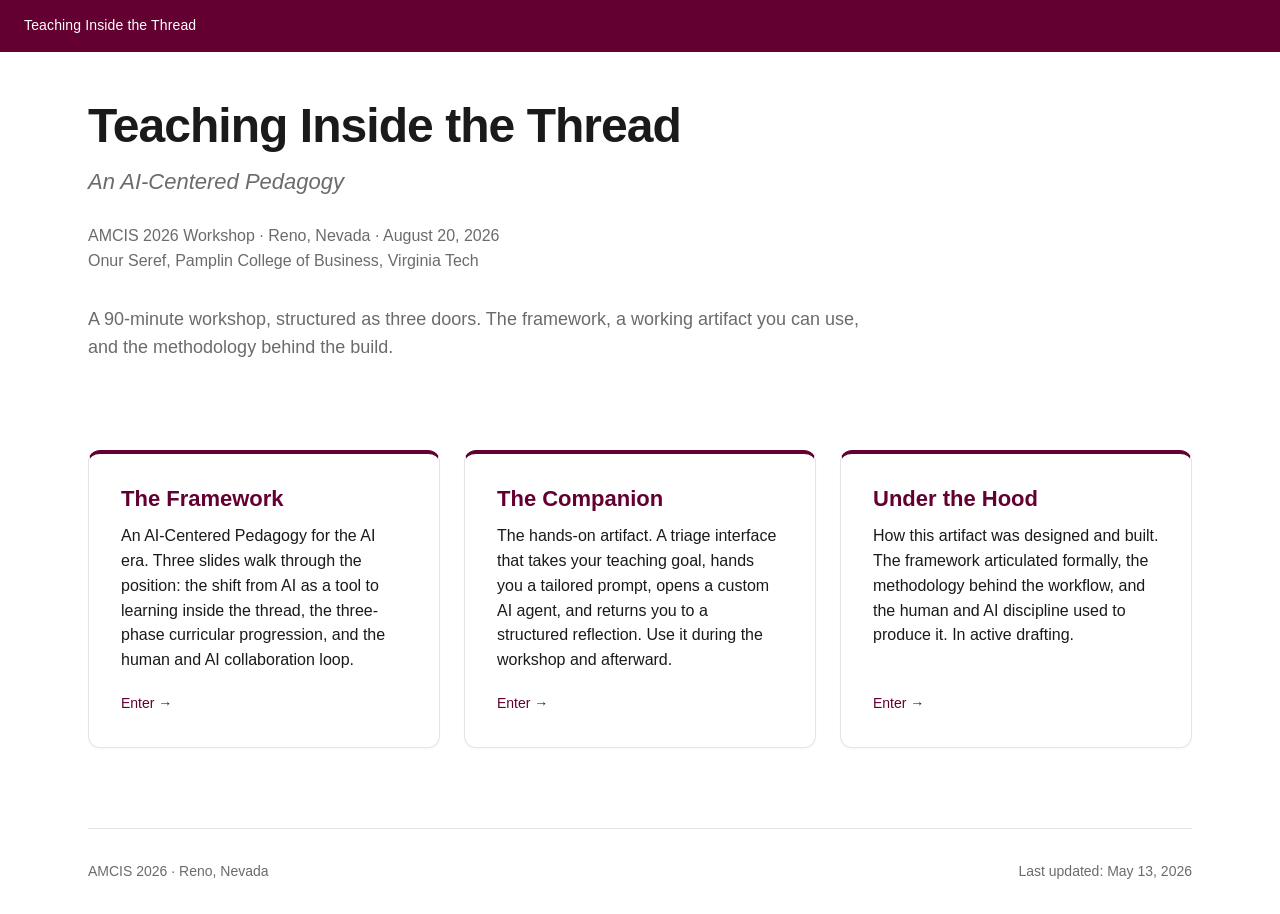
==== index.html @ 5b750ccd "HANDOFF_01 + width patch: hub + 3 spokes, Companion working; rename SPEC file" ====
<!DOCTYPE html>
<html lang="en">
<head>
  <meta charset="UTF-8">
  <meta name="viewport" content="width=device-width, initial-scale=1.0">
  <title>Teaching Inside the Thread · AMCIS 2026 Workshop</title>
  <meta name="description" content="AMCIS 2026 Workshop on an AI-Centered Pedagogy. Onur Seref, Pamplin College of Business, Virginia Tech.">
  <link rel="stylesheet" href="assets/shared.css">
  <style>
    /* Homepage-specific tweaks */
    .hero-section {
      padding-top: var(--space-12);
    }
    .doors-intro {
      margin-top: var(--space-8);
      color: var(--fg-muted);
      font-size: var(--fs-lg);
      max-width: 50rem;
    }
    .footer-inner {
      display: flex;
      flex-wrap: wrap;
      justify-content: space-between;
      gap: var(--space-4);
    }
  </style>
</head>
<body>
  <header class="page-header">
    <div class="page-header__title">Teaching Inside the Thread</div>
    <!-- This is home; no Home link. -->
    <span aria-hidden="true"></span>
  </header>

  <main class="container">
    <section class="hero hero-section">
      <h1 class="hero__title">Teaching Inside the Thread</h1>
      <p class="hero__subtitle">An AI-Centered Pedagogy</p>
      <p class="hero__byline">
        AMCIS 2026 Workshop &middot; Reno, Nevada &middot; August 20, 2026<br>
        Onur Seref, Pamplin College of Business, Virginia Tech
      </p>
      <p class="doors-intro">
        A 90-minute workshop, structured as three doors. The framework, a working artifact you can use, and the methodology behind the build.
      </p>
    </section>

    <section class="doors" aria-label="Workshop sections">
      <a class="door" href="framework/">
        <h2 class="door__title">The Framework</h2>
        <p class="door__desc">
          An AI-Centered Pedagogy for the AI era. Three slides walk through the position: the shift from AI as a tool to learning inside the thread, the three-phase curricular progression, and the human and AI collaboration loop.
        </p>
        <span class="door__cta">Enter</span>
      </a>

      <a class="door" href="companion/">
        <h2 class="door__title">The Companion</h2>
        <p class="door__desc">
          The hands-on artifact. A triage interface that takes your teaching goal, hands you a tailored prompt, opens a custom AI agent, and returns you to a structured reflection. Use it during the workshop and afterward.
        </p>
        <span class="door__cta">Enter</span>
      </a>

      <a class="door" href="under-the-hood/">
        <h2 class="door__title">Under the Hood</h2>
        <p class="door__desc">
          How this artifact was designed and built. The framework articulated formally, the methodology behind the workflow, and the human and AI discipline used to produce it. In active drafting.
        </p>
        <span class="door__cta">Enter</span>
      </a>
    </section>

    <footer class="site-footer">
      <div class="footer-inner">
        <div>AMCIS 2026 &middot; Reno, Nevada</div>
        <div>Last updated: May 13, 2026</div>
      </div>
    </footer>
  </main>
</body>
</html>
---- assets/shared.css ----
/* AMCIS 2026 Workshop — shared design system
   Used by all four pages: hub + 3 spokes.
   Page-specific styles live inside each HTML file. */

:root {
  /* Color tokens */
  --accent: #630031;          /* Virginia Tech maroon */
  --accent-deep: #4a0024;     /* hover / pressed */
  --accent-soft: #f5e8ee;     /* very light maroon tint */
  --bg: #ffffff;
  --bg-soft: #fafaf9;
  --fg: #1a1a1a;
  --fg-muted: #6b6b6b;
  --fg-faint: #9a9a9a;
  --border: #e5e5e5;
  --border-strong: #d4d4d4;
  --success: #16a34a;
  --warning: #d97706;

  /* Block accent palette (Companion-specific) */
  --block-r0: #2563eb;   /* Session opener — blue */
  --block-s:  #16a34a;   /* Prompt block — green */
  --block-m:  #9333ea;   /* Multi-turn — purple */
  --block-r:  #d97706;   /* Reflection — amber */
  --block-q:  #0d9488;   /* Selection — teal */
  --block-o:  #ea580c;   /* Ordering — orange */
  --block-x:  #c026d3;   /* Exploration — magenta */

  /* Typography */
  --font-sans: -apple-system, BlinkMacSystemFont, "Segoe UI", Roboto, "Helvetica Neue", Arial, sans-serif;
  --font-mono: ui-monospace, SFMono-Regular, "SF Mono", Menlo, Consolas, monospace;
  --fs-base: 1rem;
  --fs-sm: 0.875rem;
  --fs-xs: 0.75rem;
  --fs-lg: 1.125rem;
  --fs-xl: 1.375rem;
  --fs-2xl: 1.75rem;
  --fs-3xl: 2.25rem;
  --fs-hero: 3rem;
  --lh-tight: 1.2;
  --lh-body: 1.55;

  /* Spacing scale (4px base) */
  --space-1: 0.25rem;
  --space-2: 0.5rem;
  --space-3: 0.75rem;
  --space-4: 1rem;
  --space-5: 1.25rem;
  --space-6: 1.5rem;
  --space-8: 2rem;
  --space-10: 2.5rem;
  --space-12: 3rem;
  --space-16: 4rem;
  --space-20: 5rem;

  /* Radii */
  --radius-sm: 4px;
  --radius-md: 8px;
  --radius-lg: 12px;

  /* Shadow tokens */
  --shadow-sm: 0 1px 2px rgba(0, 0, 0, 0.04);
  --shadow-md: 0 4px 12px rgba(0, 0, 0, 0.06);
  --shadow-lg: 0 10px 28px rgba(0, 0, 0, 0.08);

  /* Page width */
  --max-content: 72rem;
  --max-prose: 44rem;
}

/* ----- Reset and base ----- */
*,
*::before,
*::after { box-sizing: border-box; }

html, body { margin: 0; padding: 0; }

html { -webkit-text-size-adjust: 100%; }

body {
  font-family: var(--font-sans);
  font-size: var(--fs-base);
  line-height: var(--lh-body);
  color: var(--fg);
  background: var(--bg);
  -webkit-font-smoothing: antialiased;
  -moz-osx-font-smoothing: grayscale;
}

img { max-width: 100%; height: auto; display: block; }

a {
  color: var(--accent);
  text-decoration: underline;
  text-underline-offset: 2px;
}
a:hover { color: var(--accent-deep); }

h1, h2, h3, h4 {
  line-height: var(--lh-tight);
  margin: 0;
  font-weight: 600;
}

p { margin: 0; }

/* ----- Page header strip (consistent across all 4 pages) ----- */
.page-header {
  background: var(--accent);
  color: #ffffff;
  height: 52px;
  padding: 0 var(--space-6);
  display: flex;
  align-items: center;
  justify-content: space-between;
  position: sticky;
  top: 0;
  z-index: 100;
}

.page-header__title {
  font-size: var(--fs-sm);
  font-weight: 500;
  letter-spacing: 0.01em;
  color: #ffffff;
}

.page-header__title a {
  color: inherit;
  text-decoration: none;
}

.page-header__home {
  color: #ffffff;
  text-decoration: none;
  font-size: var(--fs-sm);
  padding: 0.4rem 0.75rem;
  border-radius: var(--radius-sm);
  border: 1px solid rgba(255, 255, 255, 0.35);
  transition: background 0.15s ease;
}
.page-header__home:hover {
  background: rgba(255, 255, 255, 0.12);
  color: #ffffff;
}

/* ----- Container ----- */
.container {
  width: 100%;
  max-width: var(--max-content);
  margin: 0 auto;
  padding: 0 var(--space-6);
}
.container--prose {
  max-width: var(--max-prose);
}

/* ----- Buttons ----- */
.btn {
  display: inline-flex;
  align-items: center;
  justify-content: center;
  gap: var(--space-2);
  min-height: 44px;
  padding: 0.6rem 1.25rem;
  font-family: inherit;
  font-size: var(--fs-base);
  font-weight: 500;
  line-height: 1.2;
  border-radius: var(--radius-md);
  border: 1px solid transparent;
  cursor: pointer;
  text-decoration: none;
  transition: background 0.15s ease, border-color 0.15s ease, color 0.15s ease, transform 0.05s ease;
  white-space: nowrap;
}
.btn:active { transform: translateY(1px); }
.btn[disabled],
.btn[aria-disabled="true"] {
  opacity: 0.5;
  cursor: not-allowed;
}

.btn-primary {
  background: var(--accent);
  color: #ffffff;
  border-color: var(--accent);
}
.btn-primary:hover:not([disabled]):not([aria-disabled="true"]) {
  background: var(--accent-deep);
  border-color: var(--accent-deep);
  color: #ffffff;
}

.btn-secondary {
  background: #ffffff;
  color: var(--accent);
  border-color: var(--accent);
}
.btn-secondary:hover:not([disabled]):not([aria-disabled="true"]) {
  background: var(--accent-soft);
  color: var(--accent-deep);
}

.btn-tertiary {
  background: transparent;
  color: var(--accent);
  border-color: transparent;
  padding: 0.4rem 0.5rem;
  min-height: 36px;
}
.btn-tertiary:hover:not([disabled]):not([aria-disabled="true"]) {
  text-decoration: underline;
  color: var(--accent-deep);
}

/* ----- Door panels (homepage) ----- */
.doors {
  display: grid;
  grid-template-columns: repeat(3, 1fr);
  gap: var(--space-6);
  margin-top: var(--space-12);
}

@media (max-width: 960px) {
  .doors { grid-template-columns: 1fr; }
}

.door {
  display: flex;
  flex-direction: column;
  padding: var(--space-8);
  background: #ffffff;
  border: 1px solid var(--border);
  border-top: 4px solid var(--accent);
  border-radius: var(--radius-lg);
  text-decoration: none;
  color: var(--fg);
  box-shadow: var(--shadow-sm);
  transition: transform 0.18s ease, box-shadow 0.18s ease, border-color 0.18s ease;
  min-height: 220px;
}
.door:hover {
  transform: translateY(-3px);
  box-shadow: var(--shadow-lg);
  border-color: var(--accent);
  color: var(--fg);
}
.door:focus-visible {
  outline: 3px solid var(--accent);
  outline-offset: 2px;
}

.door__title {
  font-size: var(--fs-xl);
  font-weight: 600;
  color: var(--accent);
  margin-bottom: var(--space-3);
}
.door__desc {
  font-size: var(--fs-base);
  line-height: var(--lh-body);
  color: var(--fg);
  flex: 1;
}
.door__cta {
  margin-top: var(--space-5);
  font-size: var(--fs-sm);
  color: var(--accent);
  font-weight: 500;
}
.door__cta::after {
  content: " \2192";
}

/* ----- Hero ----- */
.hero {
  padding: var(--space-16) 0 var(--space-10);
  text-align: left;
}
.hero__title {
  font-size: var(--fs-hero);
  font-weight: 700;
  letter-spacing: -0.02em;
  color: var(--fg);
  line-height: 1.1;
}
.hero__subtitle {
  font-size: var(--fs-xl);
  font-weight: 400;
  color: var(--fg-muted);
  margin-top: var(--space-3);
  font-style: italic;
}
.hero__byline {
  margin-top: var(--space-6);
  color: var(--fg-muted);
  font-size: var(--fs-base);
  line-height: 1.6;
}

@media (max-width: 600px) {
  .hero__title { font-size: 2.25rem; }
  .hero__subtitle { font-size: var(--fs-lg); }
}

/* ----- Footer ----- */
.site-footer {
  margin-top: var(--space-20);
  padding: var(--space-8) 0;
  border-top: 1px solid var(--border);
  color: var(--fg-muted);
  font-size: var(--fs-sm);
}

/* ----- Block accents (Companion) ----- */
.block-accent {
  position: relative;
  padding-top: var(--space-4);
}
.block-accent::before {
  content: "";
  position: absolute;
  top: 0;
  left: 0;
  right: 0;
  height: 3px;
  border-radius: 3px 3px 0 0;
  background: var(--block-r0);
}
.block-accent--r0::before { background: var(--block-r0); }
.block-accent--s::before  { background: var(--block-s); }
.block-accent--m::before  { background: var(--block-m); }
.block-accent--r::before  { background: var(--block-r); }
.block-accent--q::before  { background: var(--block-q); }
.block-accent--o::before  { background: var(--block-o); }
.block-accent--x::before  { background: var(--block-x); }

.block-label {
  display: inline-flex;
  align-items: center;
  gap: var(--space-2);
  font-size: var(--fs-xs);
  font-weight: 500;
  text-transform: uppercase;
  letter-spacing: 0.06em;
  color: var(--fg-muted);
}
.block-label__dot {
  width: 8px;
  height: 8px;
  border-radius: 50%;
  display: inline-block;
  background: var(--fg-faint);
}
.block-label--r0 .block-label__dot { background: var(--block-r0); }
.block-label--s  .block-label__dot { background: var(--block-s); }
.block-label--m  .block-label__dot { background: var(--block-m); }
.block-label--r  .block-label__dot { background: var(--block-r); }
.block-label--q  .block-label__dot { background: var(--block-q); }
.block-label--o  .block-label__dot { background: var(--block-o); }
.block-label--x  .block-label__dot { background: var(--block-x); }

.block-label--r0 { color: var(--block-r0); }
.block-label--s  { color: var(--block-s); }
.block-label--m  { color: var(--block-m); }
.block-label--r  { color: var(--block-r); }
.block-label--q  { color: var(--block-q); }
.block-label--o  { color: var(--block-o); }
.block-label--x  { color: var(--block-x); }

/* ----- plib-* primitives (preserved patterns) ----- */
.plib-copy-btn {
  position: relative;
}
.plib-copy-btn::after {
  content: attr(data-copied-label);
  position: absolute;
  inset: 0;
  display: flex;
  align-items: center;
  justify-content: center;
  background: var(--success);
  color: #ffffff;
  border-radius: inherit;
  opacity: 0;
  pointer-events: none;
  transition: opacity 0.15s ease;
}
.plib-copy-btn[data-copied="true"]::after {
  opacity: 1;
}

.plib-textarea {
  width: 100%;
  min-height: 120px;
  padding: var(--space-3) var(--space-4);
  font-family: inherit;
  font-size: var(--fs-base);
  line-height: var(--lh-body);
  color: var(--fg);
  background: #ffffff;
  border: 1px solid var(--border-strong);
  border-radius: var(--radius-md);
  resize: vertical;
}
.plib-textarea:focus {
  outline: none;
  border-color: var(--accent);
  box-shadow: 0 0 0 3px rgba(99, 0, 49, 0.15);
}

.plib-counter {
  margin-top: var(--space-2);
  font-size: var(--fs-xs);
  color: var(--fg-muted);
  text-align: right;
}

.plib-aria-live {
  position: absolute;
  left: -10000px;
  width: 1px;
  height: 1px;
  overflow: hidden;
}

/* Focus-visible (consistent) */
:focus-visible {
  outline: 3px solid var(--accent);
  outline-offset: 2px;
  border-radius: var(--radius-sm);
}

.btn:focus-visible {
  outline-offset: 3px;
}

/* ----- Utilities ----- */
.visually-hidden {
  position: absolute;
  width: 1px;
  height: 1px;
  padding: 0;
  margin: -1px;
  overflow: hidden;
  clip: rect(0, 0, 0, 0);
  white-space: nowrap;
  border: 0;
}

.text-muted { color: var(--fg-muted); }
.text-sm { font-size: var(--fs-sm); }
.text-center { text-align: center; }
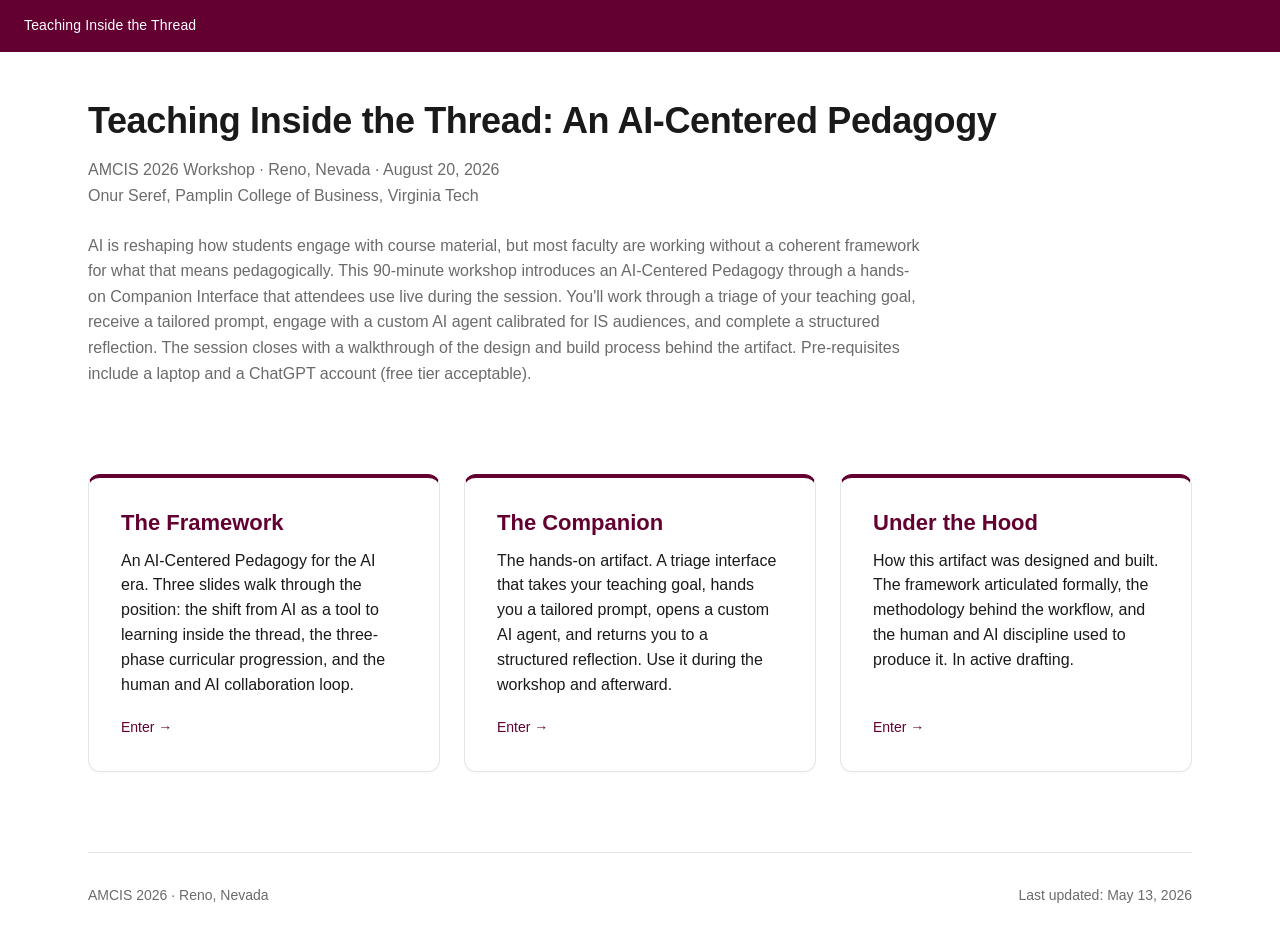
==== commit 896c87a2: "HANDOFF_03A: platform UX fixes (UI compression, framework vocab removal, VT orange Home button, Revi" ====
--- a/index.html
+++ b/index.html
@@ -11,11 +11,34 @@
     .hero-section {
       padding-top: var(--space-12);
     }
+    .hero__title--single {
+      font-size: 2.25rem;
+      font-weight: 700;
+      letter-spacing: -0.01em;
+      line-height: 1.15;
+      color: var(--fg);
+      white-space: nowrap;
+    }
+    @media (max-width: 980px) {
+      .hero__title--single {
+        font-size: 1.75rem;
+        white-space: normal;
+      }
+    }
+    @media (max-width: 600px) {
+      .hero__title--single {
+        font-size: 1.5rem;
+      }
+    }
+    .hero__byline--lead {
+      margin-top: var(--space-4);
+    }
     .doors-intro {
-      margin-top: var(--space-8);
+      margin-top: var(--space-6);
       color: var(--fg-muted);
-      font-size: var(--fs-lg);
-      max-width: 50rem;
+      font-size: var(--fs-base);
+      line-height: 1.6;
+      max-width: 52rem;
     }
     .footer-inner {
       display: flex;
@@ -34,14 +57,13 @@
 
   <main class="container">
     <section class="hero hero-section">
-      <h1 class="hero__title">Teaching Inside the Thread</h1>
-      <p class="hero__subtitle">An AI-Centered Pedagogy</p>
-      <p class="hero__byline">
+      <h1 class="hero__title hero__title--single">Teaching Inside the Thread: An AI-Centered Pedagogy</h1>
+      <p class="hero__byline hero__byline--lead">
         AMCIS 2026 Workshop &middot; Reno, Nevada &middot; August 20, 2026<br>
         Onur Seref, Pamplin College of Business, Virginia Tech
       </p>
       <p class="doors-intro">
-        A 90-minute workshop, structured as three doors. The framework, a working artifact you can use, and the methodology behind the build.
+        AI is reshaping how students engage with course material, but most faculty are working without a coherent framework for what that means pedagogically. This 90-minute workshop introduces an AI-Centered Pedagogy through a hands-on Companion Interface that attendees use live during the session. You'll work through a triage of your teaching goal, receive a tailored prompt, engage with a custom AI agent calibrated for IS audiences, and complete a structured reflection. The session closes with a walkthrough of the design and build process behind the artifact. Pre-requisites include a laptop and a ChatGPT account (free tier acceptable).
       </p>
     </section>
 
--- a/assets/shared.css
+++ b/assets/shared.css
@@ -7,6 +7,8 @@
   --accent: #630031;          /* Virginia Tech maroon */
   --accent-deep: #4a0024;     /* hover / pressed */
   --accent-soft: #f5e8ee;     /* very light maroon tint */
+  --vt-orange: #cf4520;       /* Virginia Tech Burnt Orange (complementary) */
+  --vt-orange-deep: #a8351a;  /* hover / pressed */
   --bg: #ffffff;
   --bg-soft: #fafaf9;
   --fg: #1a1a1a;
@@ -134,13 +136,16 @@
   color: #ffffff;
   text-decoration: none;
   font-size: var(--fs-sm);
-  padding: 0.4rem 0.75rem;
+  font-weight: 500;
+  padding: 0.4rem 0.85rem;
   border-radius: var(--radius-sm);
-  border: 1px solid rgba(255, 255, 255, 0.35);
-  transition: background 0.15s ease;
+  background: var(--vt-orange);
+  border: 1px solid var(--vt-orange);
+  transition: background 0.15s ease, border-color 0.15s ease;
 }
 .page-header__home:hover {
-  background: rgba(255, 255, 255, 0.12);
+  background: var(--vt-orange-deep);
+  border-color: var(--vt-orange-deep);
   color: #ffffff;
 }
 
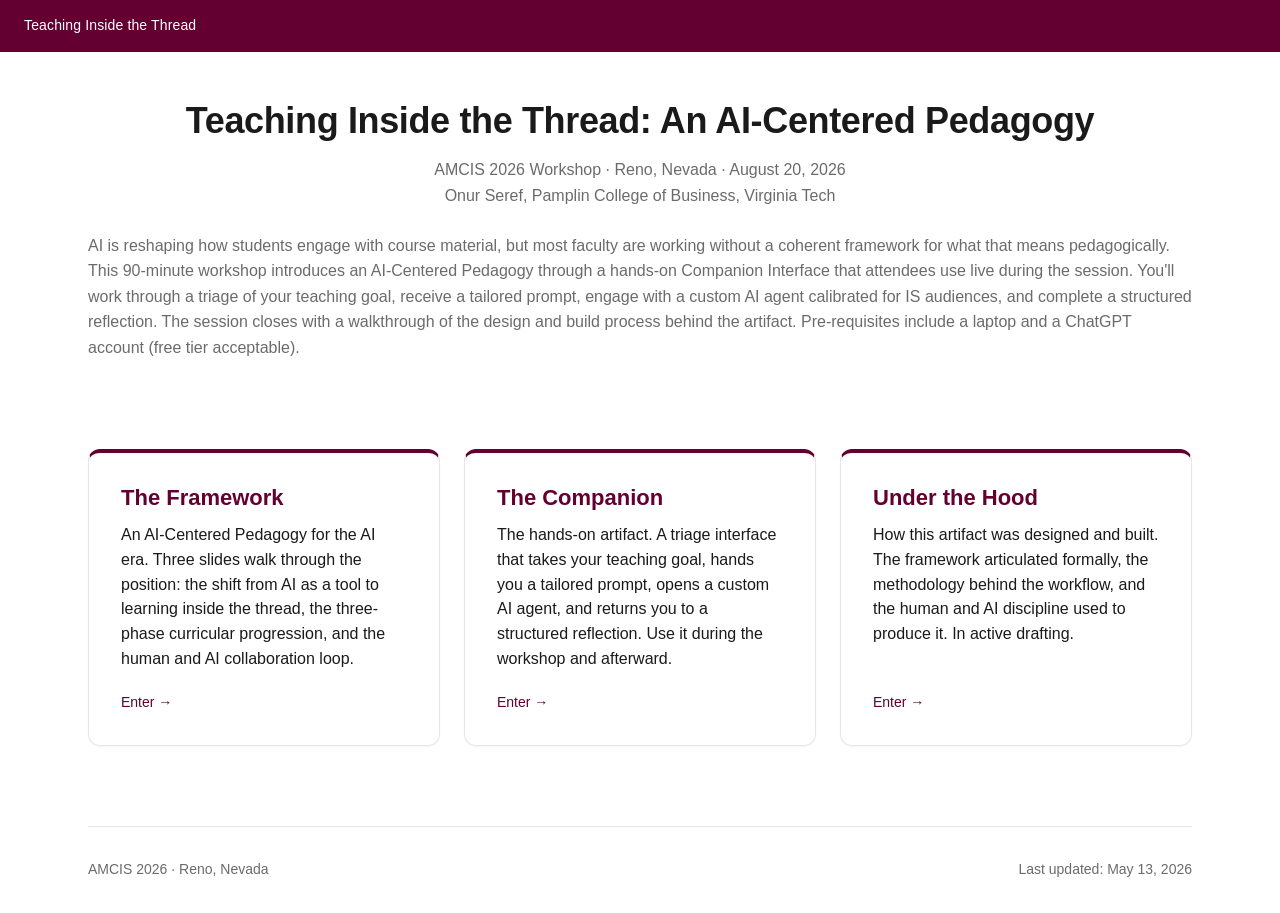
==== commit 9cbf8124: "HANDOFF_03C: homepage header polish and Under the Hood slide sizing" ====
--- a/index.html
+++ b/index.html
@@ -10,6 +10,7 @@
     /* Homepage-specific tweaks */
     .hero-section {
       padding-top: var(--space-12);
+      text-align: center;
     }
     .hero__title--single {
       font-size: 2.25rem;
@@ -38,7 +39,9 @@
       color: var(--fg-muted);
       font-size: var(--fs-base);
       line-height: 1.6;
-      max-width: 52rem;
+      width: 100%;
+      max-width: none;
+      text-align: left;
     }
     .footer-inner {
       display: flex;
